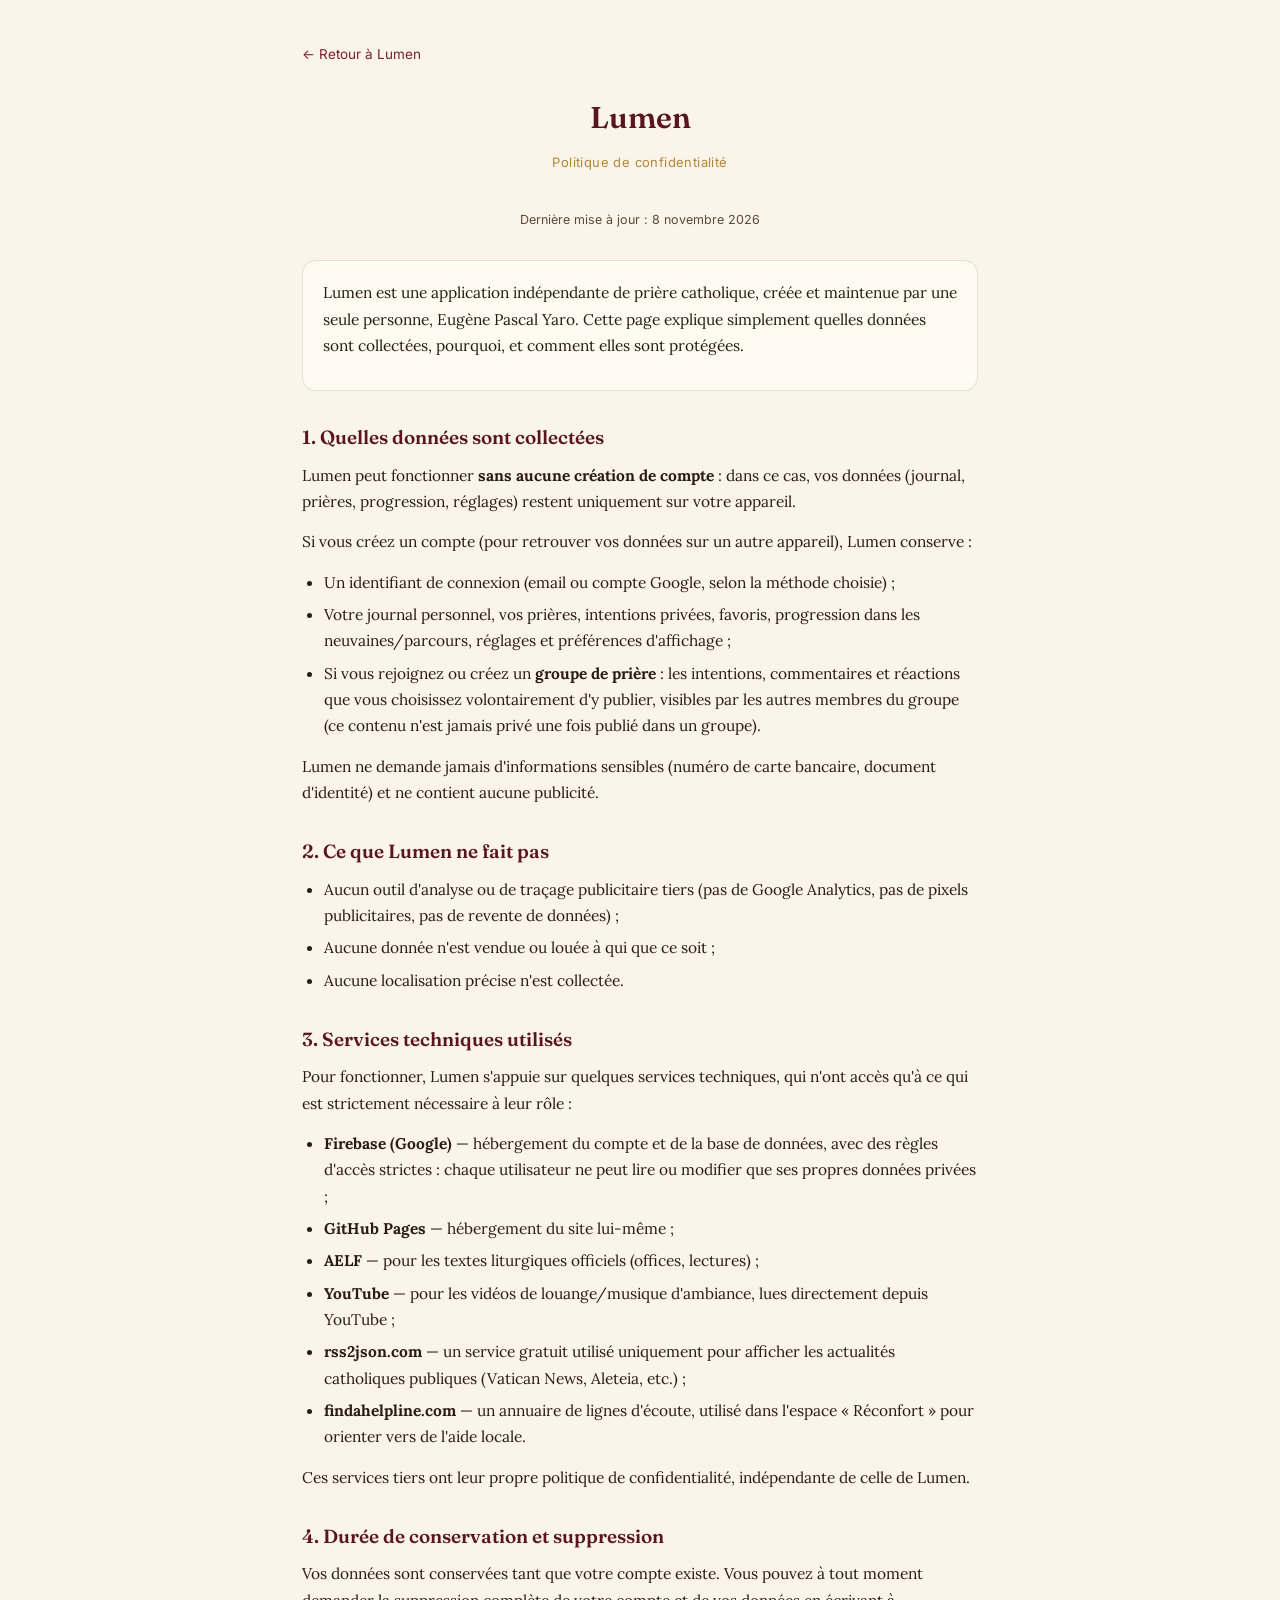
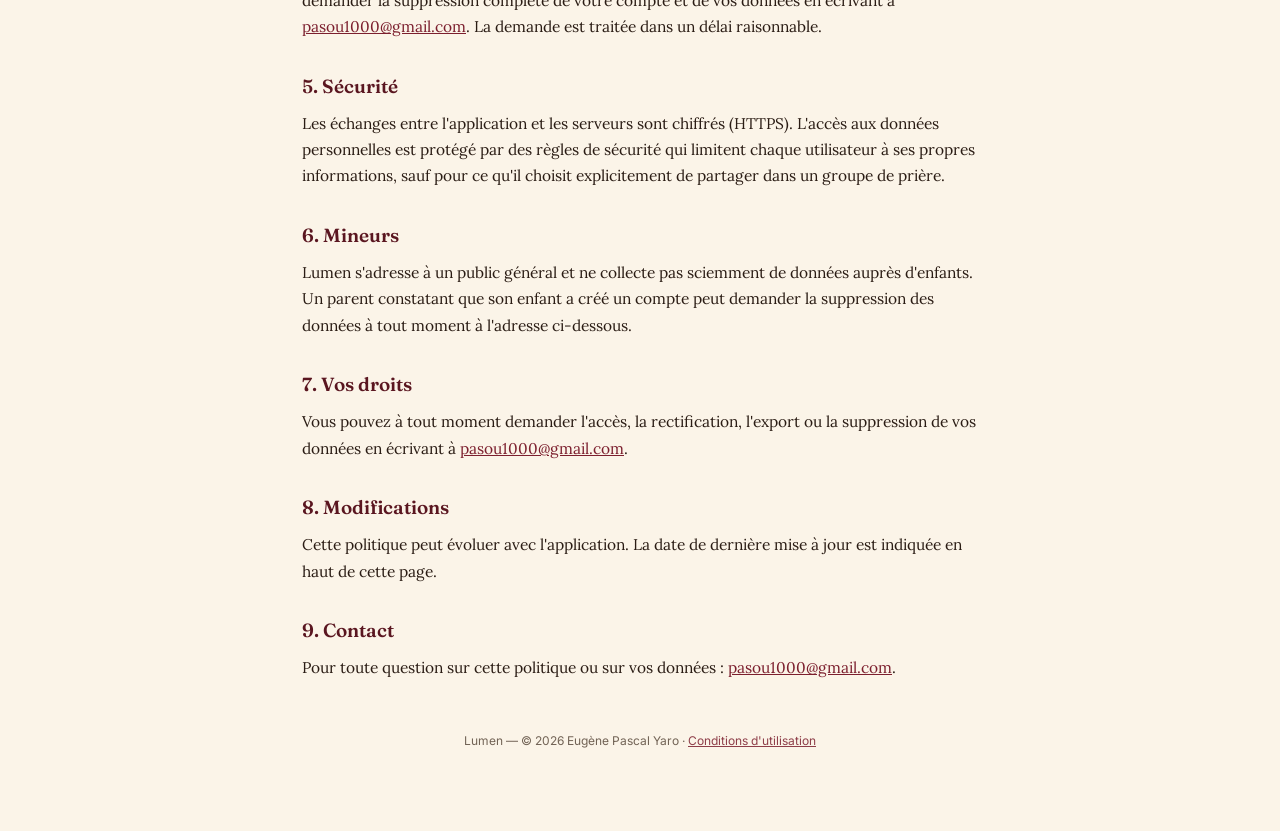
==== privacy.html @ ceb963f3 "Add privacy policy, terms of use, and SEO metadata Prepares Lumen for wider public release: - New st" ====
<!DOCTYPE html>
<!--
  Lumen — © 2026 Eugène Pascal Yaro. Tous droits réservés.
  Dépôt original : https://github.com/eugenepascal/lumen
-->
<html lang="fr">
<head>
<meta charset="UTF-8">
<meta name="viewport" content="width=device-width, initial-scale=1.0">
<title>Politique de confidentialité — Lumen</title>
<meta name="description" content="Politique de confidentialité de l'application Lumen : quelles données sont collectées, pourquoi, et comment elles sont protégées.">
<link rel="icon" type="image/png" sizes="32x32" href="favicon-32.png">
<link rel="icon" type="image/png" sizes="16x16" href="favicon-16.png">
<meta name="theme-color" content="#2a0a13">
<link rel="preconnect" href="https://fonts.googleapis.com">
<link href="https://fonts.googleapis.com/css2?family=Fraunces:opsz,wght@9..144,600&family=Lora:ital,wght@0,400;0,500&family=Inter:wght@400;500;600&display=swap" rel="stylesheet">
<style>
  :root{
    --vellum:#FBF4E8; --vellum-light:#FFFBF2; --ink:#2A1C14; --ink-soft:#5A4A3C;
    --wine:#7C1F2E; --wine-dark:#5A1620; --gold:#B8863B; --gold-light:#D9B36C;
    --hairline:rgba(42,28,20,0.12);
  }
  *{box-sizing:border-box;}
  body{
    margin:0; background:var(--vellum); color:var(--ink);
    font-family:'Lora',serif; line-height:1.7; font-size:15.5px;
  }
  .wrap{ max-width:720px; margin:0 auto; padding:40px 22px 80px; }
  header{ text-align:center; margin-bottom:8px; }
  .brand{ font-family:'Fraunces',serif; font-weight:600; font-size:30px; color:var(--wine-dark); margin:0; }
  .sub{ font-family:'Inter',sans-serif; font-size:13px; color:var(--gold); letter-spacing:0.4px; margin:4px 0 36px; text-align:center; }
  h1{ font-family:'Fraunces',serif; font-size:26px; font-weight:600; color:var(--ink); margin:36px 0 10px; }
  h2{ font-family:'Fraunces',serif; font-size:19px; font-weight:600; color:var(--wine-dark); margin:30px 0 8px; }
  p{ margin:0 0 14px; }
  ul{ margin:0 0 14px; padding-left:22px; }
  li{ margin-bottom:6px; }
  a{ color:var(--wine); }
  .meta{ font-family:'Inter',sans-serif; font-size:12.5px; color:var(--ink-soft); text-align:center; margin-bottom:30px; }
  .card{ background:var(--vellum-light); border:1px solid var(--hairline); border-radius:14px; padding:18px 20px; margin:16px 0; }
  .back{ display:inline-block; font-family:'Inter',sans-serif; font-size:13.5px; color:var(--wine); text-decoration:none; margin-bottom:26px; }
  .back:hover{ text-decoration:underline; }
  footer{ text-align:center; font-family:'Inter',sans-serif; font-size:12px; color:var(--ink-soft); margin-top:50px; opacity:0.85; }
</style>
</head>
<body>
<div class="wrap">
  <a class="back" href="./">← Retour à Lumen</a>
  <header>
    <p class="brand">Lumen</p>
  </header>
  <p class="sub">Politique de confidentialité</p>
  <p class="meta">Dernière mise à jour : 8 novembre 2026</p>

  <div class="card">
    <p>Lumen est une application indépendante de prière catholique, créée et maintenue par une seule personne, Eugène Pascal Yaro. Cette page explique simplement quelles données sont collectées, pourquoi, et comment elles sont protégées.</p>
  </div>

  <h2>1. Quelles données sont collectées</h2>
  <p>Lumen peut fonctionner <b>sans aucune création de compte</b> : dans ce cas, vos données (journal, prières, progression, réglages) restent uniquement sur votre appareil.</p>
  <p>Si vous créez un compte (pour retrouver vos données sur un autre appareil), Lumen conserve :</p>
  <ul>
    <li>Un identifiant de connexion (email ou compte Google, selon la méthode choisie) ;</li>
    <li>Votre journal personnel, vos prières, intentions privées, favoris, progression dans les neuvaines/parcours, réglages et préférences d'affichage ;</li>
    <li>Si vous rejoignez ou créez un <b>groupe de prière</b> : les intentions, commentaires et réactions que vous choisissez volontairement d'y publier, visibles par les autres membres du groupe (ce contenu n'est jamais privé une fois publié dans un groupe).</li>
  </ul>
  <p>Lumen ne demande jamais d'informations sensibles (numéro de carte bancaire, document d'identité) et ne contient aucune publicité.</p>

  <h2>2. Ce que Lumen ne fait pas</h2>
  <ul>
    <li>Aucun outil d'analyse ou de traçage publicitaire tiers (pas de Google Analytics, pas de pixels publicitaires, pas de revente de données) ;</li>
    <li>Aucune donnée n'est vendue ou louée à qui que ce soit ;</li>
    <li>Aucune localisation précise n'est collectée.</li>
  </ul>

  <h2>3. Services techniques utilisés</h2>
  <p>Pour fonctionner, Lumen s'appuie sur quelques services techniques, qui n'ont accès qu'à ce qui est strictement nécessaire à leur rôle :</p>
  <ul>
    <li><b>Firebase (Google)</b> — hébergement du compte et de la base de données, avec des règles d'accès strictes : chaque utilisateur ne peut lire ou modifier que ses propres données privées ;</li>
    <li><b>GitHub Pages</b> — hébergement du site lui-même ;</li>
    <li><b>AELF</b> — pour les textes liturgiques officiels (offices, lectures) ;</li>
    <li><b>YouTube</b> — pour les vidéos de louange/musique d'ambiance, lues directement depuis YouTube ;</li>
    <li><b>rss2json.com</b> — un service gratuit utilisé uniquement pour afficher les actualités catholiques publiques (Vatican News, Aleteia, etc.) ;</li>
    <li><b>findahelpline.com</b> — un annuaire de lignes d'écoute, utilisé dans l'espace « Réconfort » pour orienter vers de l'aide locale.</li>
  </ul>
  <p>Ces services tiers ont leur propre politique de confidentialité, indépendante de celle de Lumen.</p>

  <h2>4. Durée de conservation et suppression</h2>
  <p>Vos données sont conservées tant que votre compte existe. Vous pouvez à tout moment demander la suppression complète de votre compte et de vos données en écrivant à <a href="mailto:pasou1000@gmail.com">pasou1000@gmail.com</a>. La demande est traitée dans un délai raisonnable.</p>

  <h2>5. Sécurité</h2>
  <p>Les échanges entre l'application et les serveurs sont chiffrés (HTTPS). L'accès aux données personnelles est protégé par des règles de sécurité qui limitent chaque utilisateur à ses propres informations, sauf pour ce qu'il choisit explicitement de partager dans un groupe de prière.</p>

  <h2>6. Mineurs</h2>
  <p>Lumen s'adresse à un public général et ne collecte pas sciemment de données auprès d'enfants. Un parent constatant que son enfant a créé un compte peut demander la suppression des données à tout moment à l'adresse ci-dessous.</p>

  <h2>7. Vos droits</h2>
  <p>Vous pouvez à tout moment demander l'accès, la rectification, l'export ou la suppression de vos données en écrivant à <a href="mailto:pasou1000@gmail.com">pasou1000@gmail.com</a>.</p>

  <h2>8. Modifications</h2>
  <p>Cette politique peut évoluer avec l'application. La date de dernière mise à jour est indiquée en haut de cette page.</p>

  <h2>9. Contact</h2>
  <p>Pour toute question sur cette politique ou sur vos données : <a href="mailto:pasou1000@gmail.com">pasou1000@gmail.com</a>.</p>

  <footer>Lumen — © 2026 Eugène Pascal Yaro · <a href="terms.html">Conditions d'utilisation</a></footer>
</div>
</body>
</html>
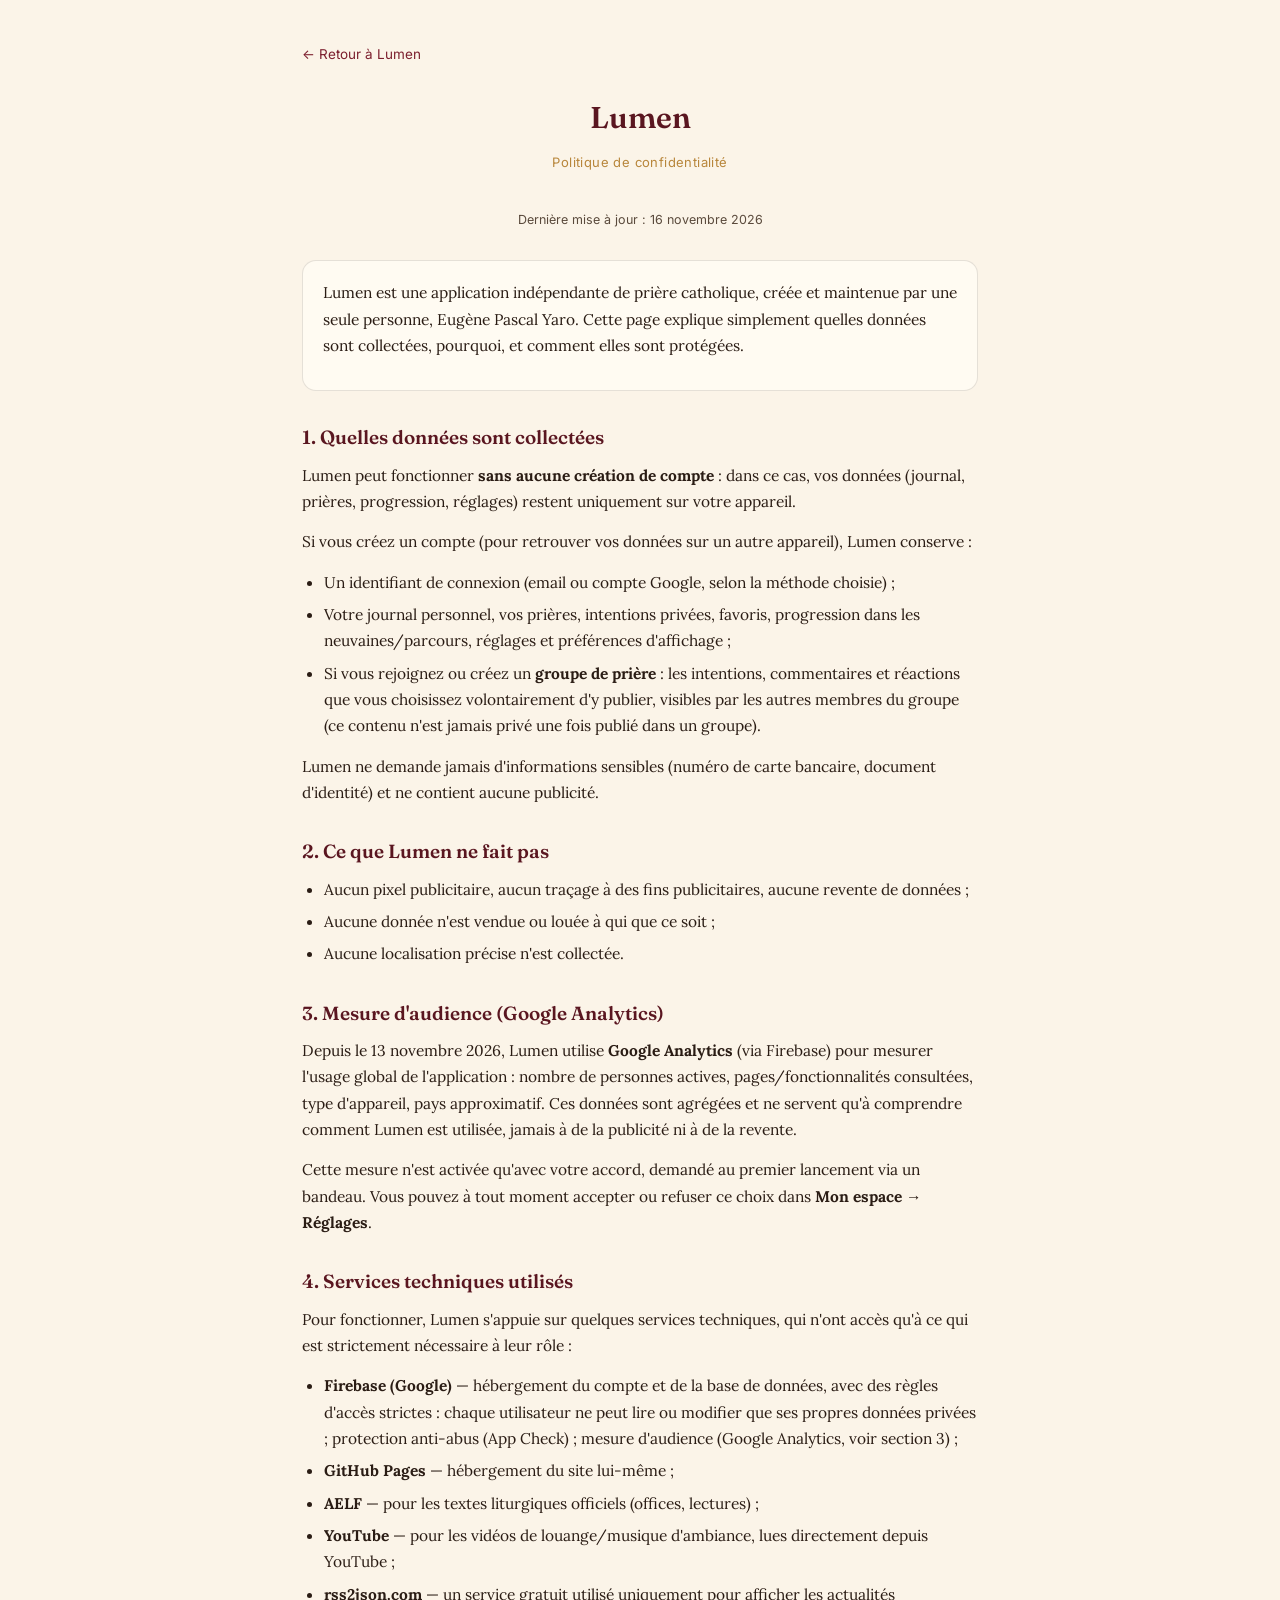
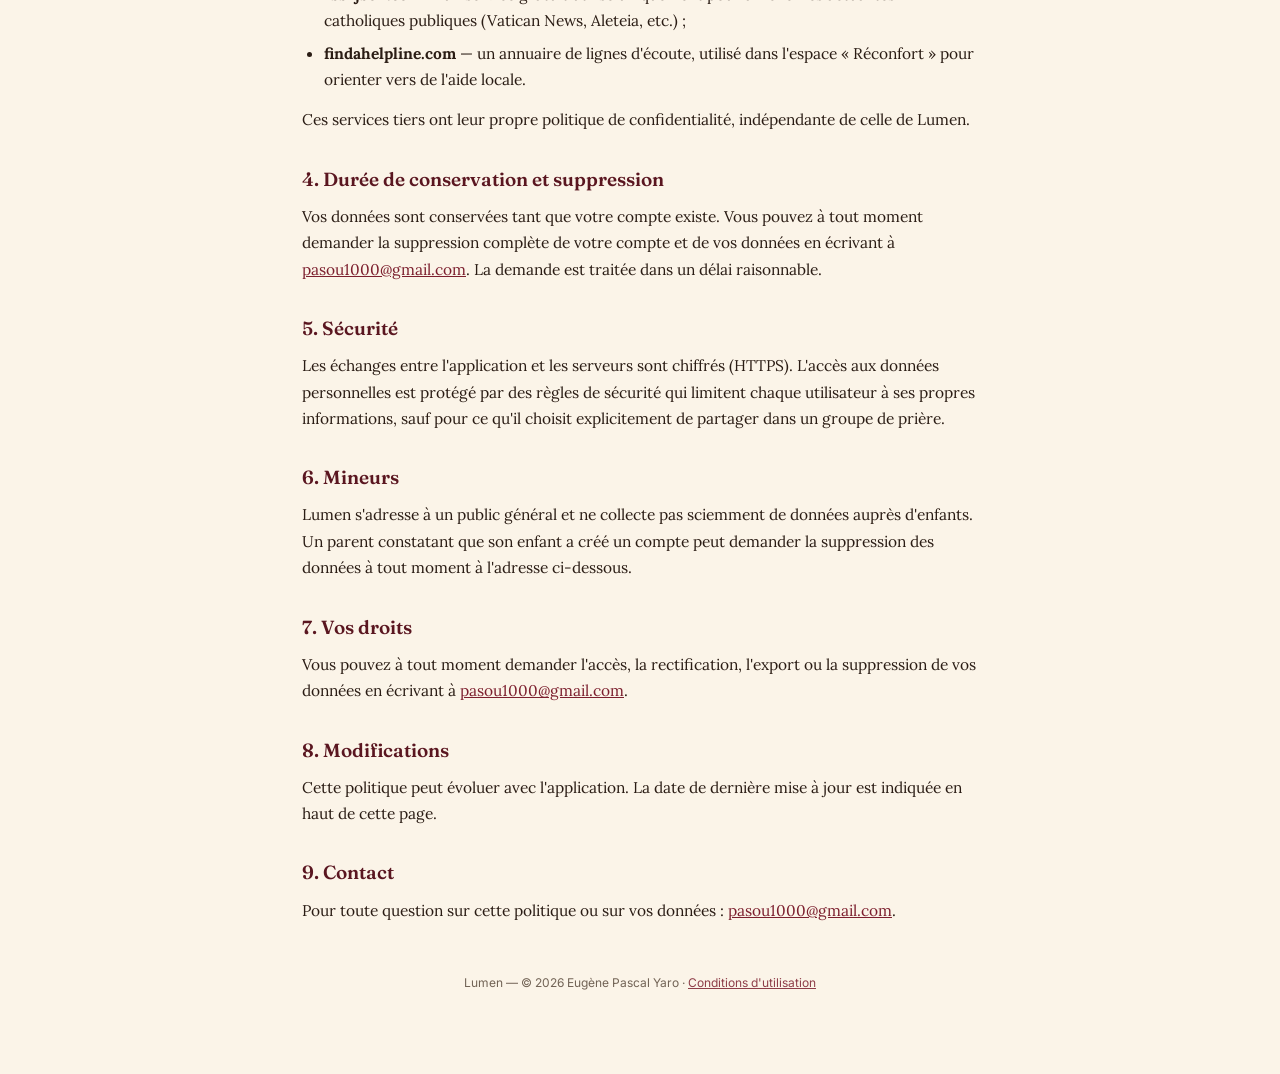
==== commit e030d06a: "Ajoute un bandeau de consentement pour Google Analytics et corrige la politique de confidentialité G" ====
--- a/privacy.html
+++ b/privacy.html
@@ -49,7 +49,7 @@
     <p class="brand">Lumen</p>
   </header>
   <p class="sub">Politique de confidentialité</p>
-  <p class="meta">Dernière mise à jour : 8 novembre 2026</p>
+  <p class="meta">Dernière mise à jour : 16 novembre 2026</p>
 
   <div class="card">
     <p>Lumen est une application indépendante de prière catholique, créée et maintenue par une seule personne, Eugène Pascal Yaro. Cette page explique simplement quelles données sont collectées, pourquoi, et comment elles sont protégées.</p>
@@ -67,15 +67,19 @@
 
   <h2>2. Ce que Lumen ne fait pas</h2>
   <ul>
-    <li>Aucun outil d'analyse ou de traçage publicitaire tiers (pas de Google Analytics, pas de pixels publicitaires, pas de revente de données) ;</li>
+    <li>Aucun pixel publicitaire, aucun traçage à des fins publicitaires, aucune revente de données ;</li>
     <li>Aucune donnée n'est vendue ou louée à qui que ce soit ;</li>
     <li>Aucune localisation précise n'est collectée.</li>
   </ul>
 
-  <h2>3. Services techniques utilisés</h2>
+  <h2>3. Mesure d'audience (Google Analytics)</h2>
+  <p>Depuis le 13 novembre 2026, Lumen utilise <b>Google Analytics</b> (via Firebase) pour mesurer l'usage global de l'application : nombre de personnes actives, pages/fonctionnalités consultées, type d'appareil, pays approximatif. Ces données sont agrégées et ne servent qu'à comprendre comment Lumen est utilisée, jamais à de la publicité ni à de la revente.</p>
+  <p>Cette mesure n'est activée qu'avec votre accord, demandé au premier lancement via un bandeau. Vous pouvez à tout moment accepter ou refuser ce choix dans <b>Mon espace → Réglages</b>.</p>
+
+  <h2>4. Services techniques utilisés</h2>
   <p>Pour fonctionner, Lumen s'appuie sur quelques services techniques, qui n'ont accès qu'à ce qui est strictement nécessaire à leur rôle :</p>
   <ul>
-    <li><b>Firebase (Google)</b> — hébergement du compte et de la base de données, avec des règles d'accès strictes : chaque utilisateur ne peut lire ou modifier que ses propres données privées ;</li>
+    <li><b>Firebase (Google)</b> — hébergement du compte et de la base de données, avec des règles d'accès strictes : chaque utilisateur ne peut lire ou modifier que ses propres données privées ; protection anti-abus (App Check) ; mesure d'audience (Google Analytics, voir section 3) ;</li>
     <li><b>GitHub Pages</b> — hébergement du site lui-même ;</li>
     <li><b>AELF</b> — pour les textes liturgiques officiels (offices, lectures) ;</li>
     <li><b>YouTube</b> — pour les vidéos de louange/musique d'ambiance, lues directement depuis YouTube ;</li>
